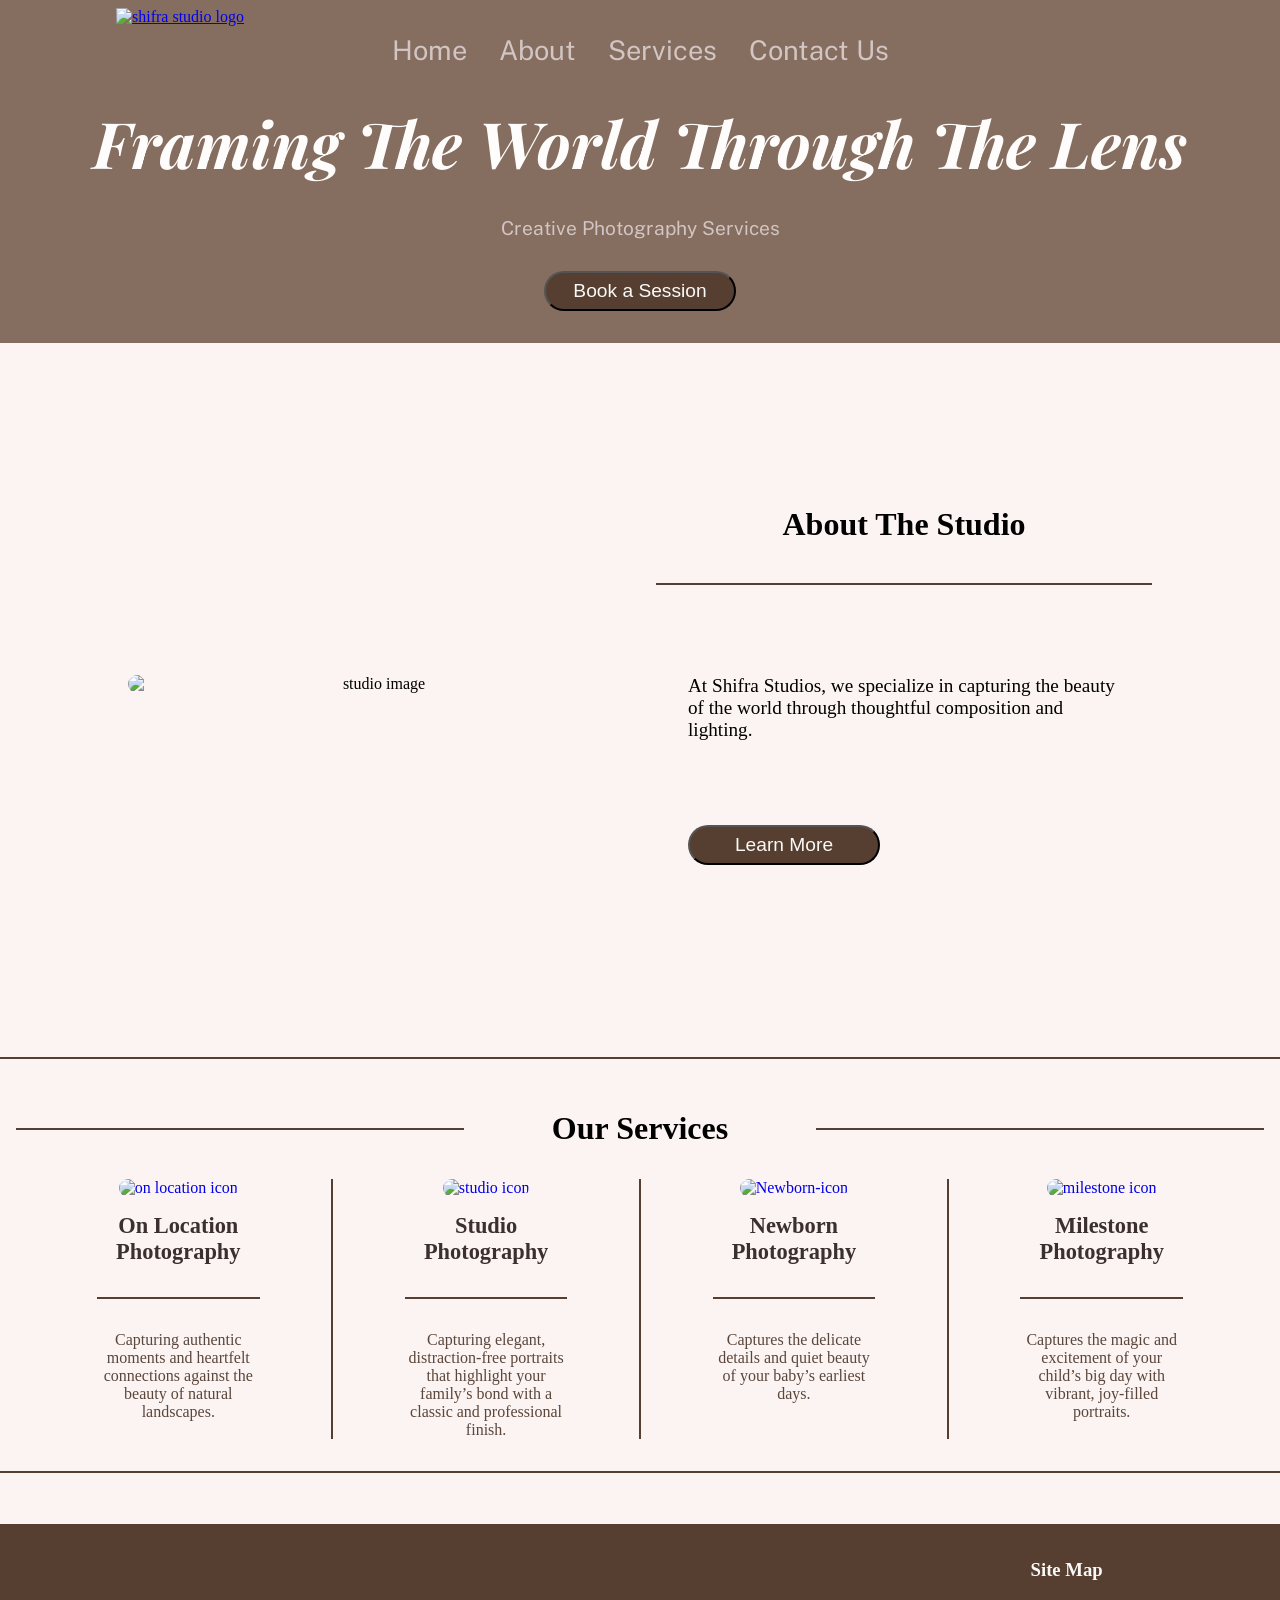
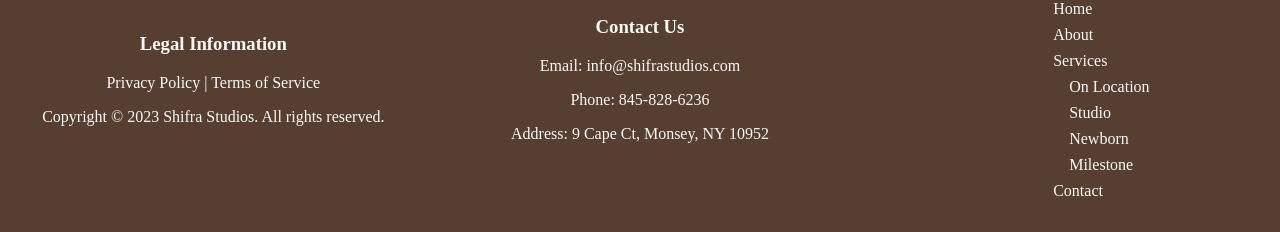
==== index.html @ 9ae4dc02 "Add files via upload" ====
<!DOCTYPE html>
<html lang="en">
<head>
    <meta charset="UTF-8">
    <meta name="viewport" content="width=device-width, initial-scale=1.0">
    <title>shifra studio</title>
    <link rel="stylesheet" href="styles.css">
    <link rel="icon" href="images/favicon.webp">
    <link rel="preconnect" href="https://fonts.googleapis.com">
    <link rel="preconnect" href="https://fonts.gstatic.com" crossorigin>
    <link href="https://fonts.googleapis.com/css2?family=Playfair+Display:ital,wght@0,400..900;1,400..900&family=Public+Sans:ital,wght@0,100..900;1,100..900&display=swap" rel="stylesheet">
</head>
<body>
    <header>
    <div id="imageholder">
      <a href="./"><img src="images/logo-no-background.webp" alt="shifra studio logo"></a>
    </div>
        <div id="banner">
            <nav>
                <ul>
                    <li><a href="/">Home</a></li>
                    <li><a href="about">About</a></li>
                    <li><a href="services">Services</a></li>
                    <li><a href="contact">Contact Us</a></li>
                </ul>
            </nav>
        </div>
        
        <h1 class="fade-in-up">Framing The World Through The Lens</h1>
        <p class="fade-in-up animate-delay-1">Creative Photography Services</p>
        <a href="contact/"><button class="fade-in-up animate-delay-2">Book a Session</button></a>
    </header>
    <main>
        <div class="about-section slide-in-left">
            <img id="studio-img" src="images/logo-no-background.webp" alt="studio image">
                <h2 class="title">About The Studio</h2>
                <div class="line"></div>
                <p class="text">At Shifra Studios, we specialize in capturing the beauty of the world through thoughtful composition and lighting.</p>
                <a class="about-link" href="about"><button>Learn More</button></a>
        </div>
        <div class="line"></div>
        <div class="services fade-in-up animate-delay-1">
            <div class="title">
                <div class="st-line"></div>
                <h2>Our Services</h2>
                <div class="st-line"></div>
            </div>
            <div class="service-list">
                <div class="transparent-line"></div>
                <a href="services/on-location">
                    <div class="service-item">
                    <img src="images/on-location/COVER PIC-small.jpg" alt="on location icon">
                        <h3>On Location Photography</h3>
                        <div class="line"></div>
                        <p>Capturing authentic moments and heartfelt connections against the beauty of natural landscapes. </p>
                    </div>
                </a>
                <div class="divider"></div>
                <a href="services/studio">
                <div class="service-item">
                    <img src="images/studio/-5-small.jpg" alt="studio icon">
                    <h3>Studio Photography</h3>
                    <div class="line"></div>
                    <p>Capturing elegant, distraction-free portraits that highlight your family’s bond with a classic and professional finish. </p>
                </div>
                </a>
                <div class="divider"></div>
                    <a href="services/newborn">
                <div class="service-item">
                    <img src="images/newborn/COVER PICTURE-small.jpg" alt="Newborn-icon">
                    <h3>Newborn Photography</h3>
                    <div class="line"></div>
                    <p>Captures the delicate details and quiet beauty of your baby’s earliest days.</p>
                </div>
                </a>
                <div class="divider"></div>
                    <a href="services/milestone">
                <div class="service-item">
                    <img src="images/milestone/-0-COVER PICTURE-small.jpg" alt="milestone icon">
                    <h3>Milestone Photography</h3>
                    <div class="line"></div>
                    <p>Captures the magic and excitement of your child’s big day with vibrant, joy-filled portraits.</p> 
                </div>
                </a>
                <div class="transparent-line"></div>
            </div>
        </div>
        <div class="line"></div>
    </main>
    <footer>
        <div class="legal-info">
            <h3>Legal Information</h3>
            <p>Privacy Policy | Terms of Service</p>
            <p>Copyright &copy; 2023 Shifra Studios. All rights reserved.</p>
        </div>
        <div class="contact-info">
            <h3>Contact Us</h3>
            <p>Email: <a href="mailto:info@shifrastudios.com">info@shifrastudios.com</a></p>
            <p>Phone: 845-828-6236</p>
            <p>Address: 9 Cape Ct, Monsey, NY 10952</p>
        </div>
        <div class="site-map">
            <h3>Site Map</h3>
            <ul>
                <li><a href="/">Home</a></li>
                <li><a href="about">About</a></li>
                <li><a href="services">Services</a></li>
                <ul>
                    <li><a href="services/on-location">On Location</a></li>
                    <li><a href="services/studio">Studio</a></li>
                    <li><a href="services/newborn">Newborn</a></li>
                    <li><a href="services/milestone">Milestone</a></li>
                </ul>
                <li><a href="contact">Contact</a></li>
            </ul>
        </div>
    </footer>


    

</body>
</html>
---- styles.css ----
body{
    background-color: #fbf4f2;
    text-align: center;
    padding: 0;
    margin: 0;
    scroll-behavior: smooth;
}
header #imageholder{
    width: 200px;
    position: absolute;
    top: 0.5rem;
    left: 5rem;

}
header img {
    width: 100%;
    height: auto;
}
header {
    /*background-image: url("images/header-background.jpg");*/
    background-color: rgba(133, 109, 95);
   
    background-position: center;
    background-size: cover;
}

#banner {
    display: flex;
    align-items: center;
    justify-content: center;
    margin: 0 auto;
    height: 100px;
}

nav ul {
    list-style-type: none;
    padding: 0%;
    display: flex;
    align-items: center;
    justify-content: space-between;
    
    margin: 0 auto;
    
}

nav ul li a{
    color: rgba(210, 197, 195);
    text-decoration: none;
    font-size: 1.7rem;
    margin: 0 1rem;
    font-family: "Public Sans", sans-serif;
}

h1, header p {
    margin: 0;
    padding-bottom: 2rem;
}
h1 {
    margin: 5rem 0 0 0;
    font-family: "Playfair Display", serif;
    font-style: italic;
    font-size: 4rem;
    color: rgba(254, 253, 252);
}
header p {
    font-family: "Public Sans", sans-serif;
    font-size: 1.2rem;
    color: rgba(210, 197, 195);
    text-align: center;
}

button{
    width: 12rem;
    height: 2.5rem;
    background-color: #563f31;
    color: #faf9f7;
    border-radius: 20px;
    font-size: 1.2rem;
    margin: 2rem;
    transition: all 0.2s ease;
}

button:hover {
    background-color: rgba(86, 63, 49, 0.74);
    cursor: pointer;
}



.about-section {
    display: grid;
    grid-template-columns: 1fr 1fr;
    grid-template-rows: 1fr 0.1fr 1fr 1fr;
    gap: 2rem;
    width: 80%;
    margin: 0 auto;
    padding: 2rem 0;
    place-items: center;
    height: fit-content;
}

.about-section #studio-img {
    grid-area: camara;
    width: 100%;
    height: auto;
    grid-row: 1 / span 4;
    grid-column: 1 / span 1;
    border-radius: 20px;
}
.about-section .title {
    font-size: 2rem;
    font-weight: bold;
    grid-row: 1 / 1;
    grid-column: 2 / 2;
    margin: 0;
    align-self: self-end;
}
.about-section .line {
    width: 100%;
    height: 2px;
    background-color: #563f31;
    margin: 1rem 0;
    grid-row: 2 / 2;
    grid-column: 2 / 2;
    margin: 0;
    justify-self: start;
}
.about-section .text {
    font-size: 1.2rem;
    text-align: left;
    padding: 2rem;
}

.about-section a {
    justify-self: start;
    align-self: start;
    margin-left: 2rem;
}

.about-section a button {
    margin: 0;
}

.services a {
    text-decoration: none;
}

.services .title {
    display: flex;
    align-items: center;
    justify-content: center;
}

.services .title .st-line {
    width: 35%;
    height: 2px;
    background-color: #563f31;
    margin: 0 1rem;
}

.services .title h2 {
    font-size: 2rem;
    font-weight: bold;
    margin: 0;
    min-width: 20rem;
}

.services .service-list {
    display: grid;
    grid-template-columns: 0.4fr 1fr 0.5fr 1fr 0.5fr 1fr 0.5fr 1fr 0.4fr;
    gap: 2rem;
    margin-top: 2rem;
}

.services .service-list .divider {
    width: 2px;
    background-color: #563f31;
    margin: 0 auto;
}


.services .service-list .line {
    width: 100%;
    height: 2px;
    background-color: #563f31;
    margin: 2rem 0;
}

.services .service-list .service-item img {
    width: 100%;
    aspect-ratio: 1/1;
    object-fit: cover;
    border-radius: 15px;
}

.services .service-list .service-item h3 {
    font-size: 1.4rem;
    margin: 1rem 0 0.5rem;
    text-decoration: none;
    color: #3b2f2f;
}

.services .service-list .service-item p {
    font-size: 1rem;
    color: #5b463b;
    margin: 0;
}

.services .service-list .service-item {
    height: 100%;
}

.line {
    width: 100%;
    height: 2px;
    background-color: #563f31;
    margin: 2rem 0 4% 0%;
}

.testimonials .title {
    display: flex;
    align-items: center;
    justify-content: center;
}

.testimonials .title .st-line {
    width: 35%;
    height: 2px;
    background-color: #563f31;
    margin: 0 1rem;
}

.testimonial-list {
    display: flex;
    align-items: center;
    justify-content: space-evenly;
    width: 80%;
    margin: 0 auto;
}

.testimonial-item {
    width: 30%;
    background-color: #faf3ee;
    padding: 1rem;
    border-radius: 10px;
    color: #3b2f2f;
    box-shadow: 10px 10px 20px rgba(0, 0, 0, 0.1), -10px -10px 20px rgba(255, 255, 255, 0.7);
    margin: 1rem;
}

footer {
    background-color: #563f31;
    color: #faf9f7;
    padding: 1rem 0;
    margin-top: 2rem;
    display: flex;
    justify-content: space-around;
    align-items: center;
}

footer div {
    width: 30%;
}

footer .site-map ul {
    list-style-type: none;
    padding: 0;
    text-align: left;
    padding-left: 46.5%;
}

footer .site-map ul ul {
    padding-left: 1rem;
    margin-top: 0.5rem;
}

footer .site-map ul li a {
    margin: 0.5rem 0;
    text-decoration: none;
    color: #faf9f7;
    display: block;
}

footer .site-map ul li a:hover {
    color: #d2c5c3;
}



a:visited {
    text-decoration: none;
}

footer .contact-info p a {
    text-decoration: none;
    color: #faf9f7;
}

footer .contact-info p a:hover {
    color: #d2c5c3;
}
/* styles for the about page */


.ap-about,
.our-mission,
.our-values {
    width: min(90%, 900px);
    margin: 2rem auto;
    padding: 2rem 2rem 2.5rem;
    background-color: rgba(250, 243, 238, 0.95);
    border-radius: 28px;
    box-shadow: 10px 10px 20px rgba(0, 0, 0, 0.1), -10px -10px 20px rgba(255, 255, 255, 0.7);
}

.ap-about {
    text-align: center;
}

.ap-about .title,
.our-mission .title,
.our-values .title {
    font-size: 2rem;
    font-family: "Playfair Display", serif;
    font-weight: 700;
    margin: 0;
    color: #3b2f2f;
}

.ap-line {
    width: 4rem;
    height: 4px;
    background-color: #563f31;
    margin: 1rem auto 1.5rem;
    border-radius: 999px;
}

.ap-about .text,
.our-mission .text,
.our-values .text {
    font-size: 1.12rem;
    line-height: 1.9;
    color: #5b463b;
    max-width: 760px;
    margin: 0 auto;
}

.our-mission,
.our-values {
    padding: 1.8rem 1.8rem 2rem;
}

.our-mission .title,
.our-values .title {
    text-align: center;
}

.our-mission .text,
.our-values .text {
    text-align: center;
    margin-top: 1rem;
}

@media (max-width: 820px) {
    header #imageholder {
        left: 2rem;
    }

    nav ul {
        flex-wrap: wrap;
        gap: 0.75rem;
        justify-content: center;
    }

    nav ul li a {
        font-size: 1.3rem;
    }

    .about-section,
    .testimonial-list {
        width: 100%;
        flex-direction: column;
    }

    .about-section {
        grid-template-columns: 1fr;
        grid-template-rows: auto;
        padding: 1.5rem 0;
    }

    .ap-about,
    .our-mission,
    .our-values {
        width: min(96%, 640px);
        margin: 1.5rem auto;
        padding: 1.5rem 1.5rem 2rem;
    }

    .ap-about .title,
    .our-mission .title,
    .our-values .title {
        font-size: 1.8rem;
    }
}


.our-mission p, .our-values p {
    font-size: 1.2rem;
    margin-bottom: 1rem;
    text-align: center;
}

.ap-line {
    width: 100%;
    height: 2px;
    background-color: #563f31;
    margin: 3rem 0;

}

/* styles for the contact page */

.contact-section {
    width: 50%;
    margin: 0 auto;
    padding: 2rem 0;
}

.contact-section .title {
    font-size: 2.5rem;
    font-weight: bold;
    margin-bottom: 1rem;
}

.contact-section p {
    font-size: 1.2rem;
    margin-bottom: 2rem;
    width: 80%;
    margin: 1rem auto;
}

.contact-form {
    display: flex;
    flex-direction: column;
    align-items: center;
    justify-content: center;
    width: 75%;
    margin: 0 auto;
}

/* styles for the services page */
.sp-services {
    width: min(95%, 1180px);
    margin: 4rem auto 2rem;
    text-align: left;
}

.sp-services h1 {
    font-family: "Playfair Display", serif;
    font-size: 3rem;
    font-weight: 700;
    color: #3b2f2f;
    margin: 0 0 0.75rem;
}

.sp-services .gallery {
    display: grid;
    grid-template-columns: repeat(2, minmax(0, 1fr));
    gap: 1.5rem;
    margin-top: 1.75rem;
}

.gallery-item {
    position: relative;
    overflow: hidden;
    border-radius: 24px;
    min-height: 320px;
    background-color: #f7ece7;
    box-shadow: 0 18px 38px rgba(34, 24, 20, 0.12);
}

.gallery-item img {
    width: 100%;
    height: 100%;
    object-fit: cover;
    display: block;
    transition: transform 0.45s ease;
}

.gallery-item:hover img {
    transform: scale(1.08);
}

.gallery-item::before {
    content: "";
    position: absolute;
    inset: 0;
    background: linear-gradient(180deg, rgba(0, 0, 0, 0.12) 0%, rgba(0, 0, 0, 0.42) 100%);
    pointer-events: none;
}

.gallery-item-info {
    position: absolute;
    left: 1.5rem;
    right: 1.5rem;
    bottom: 1.5rem;
    color: #faf9f7;
    text-shadow: 0 12px 30px rgba(0, 0, 0, 0.32);
    z-index: 1;
}

.gallery-item-info h3 {
    margin: 0 0 0.5rem;
    font-size: 1.4rem;
    line-height: 1.1;
}

.gallery-item-info p {
    margin: 0;
    font-size: 0.98rem;
    line-height: 1.7;
    color: #f2e8e4;
}

@media (max-width: 980px) {
    .sp-services {
        width: min(94%, 920px);
        margin: 3rem auto 2rem;
    }

    .sp-services .gallery {
        grid-template-columns: repeat(2, minmax(0, 1fr));
    }
}

@media (max-width: 680px) {
    .sp-services {
        margin: 2.5rem auto 1.5rem;
    }

    .sp-services h1 {
        font-size: 2.4rem;
    }

    .sp-services .gallery {
        grid-template-columns: 1fr;
    }

    .gallery-item {
        min-height: 260px;
    }

    header #imageholder {
        left: 2rem;
    }

    nav ul {
        flex-wrap: wrap;
        justify-content: center;
        gap: 0.75rem;
    }

    nav ul li a {
        font-size: 1.3rem;
    }
}


@media (max-width: 768px) {
    .services-page {
        width: min(94%, 100%);
        margin: 3rem auto 2rem;
    }

    .services-page h1 {
        font-size: 2.4rem;
    }

    .services-page .service-list {
        grid-template-columns: 1fr;
        gap: 1.5rem;
    }

    .services-page .service-item {
        padding: 1.5rem 1rem;
    }
}

@media (max-width: 480px) {
    .sp-services h1 {
        font-size: 2rem;
    }

    .sp-services .service-item h3 {
        font-size: 1.3rem;
    }

    .sp-services .service-item p {
        font-size: 0.95rem;
    }
}

/* Animations for home page */
@keyframes fadeInUpMargin {
    from {
        opacity: 0;
        margin-top: 30px;
    }
    to {
        opacity: 1;
        margin-top: 0;
    }
}

@keyframes slideInLeft {
    from {
        opacity: 0;
        transform: translateX(-50px);
    }
    to {
        opacity: 1;
        transform: translateX(0);
    }
}

@keyframes slideInRight {
    from {
        opacity: 0;
        transform: translateX(50px);
    }
    to {
        opacity: 1;
        transform: translateX(0);
    }
}

@keyframes pulse {
    0% { transform: scale(1); }
    50% { transform: scale(1.05); }
    100% { transform: scale(1); }
}

.fade-in-up {
    opacity: 0;
    margin-top: 30px;
    animation: fadeInUpMargin 1s ease-out forwards;
}

.slide-in-left {
    opacity: 0;
    transform: translateX(-50px);
    animation: slideInLeft 1.2s ease-out forwards;
}

.slide-in-right {
    opacity: 0;
    transform: translateX(50px);
    animation: slideInRight 1.2s ease-out 0.3s both forwards;
}

.animate-delay-1 { animation-delay: 0.2s; }
.animate-delay-2 { animation-delay: 0.4s; }
.animate-delay-3 { animation-delay: 0.6s; }

a:hover button {
    background-color: rgba(86, 63, 49, 0.74);
    cursor: pointer;
    transform: translateY(0) scale(1.05);
}

.about-section #camara {
    transition: transform 0.3s ease;
}

.about-section #camara:hover {
    transform: scale(1.05);
}

.services .service-item img {
    transition: transform 0.3s ease;
}

.services .service-item img:hover {
    transform: scale(1.1);
}

.testimonial-item {
    transition: transform 0.3s ease;
}

.testimonial-item:hover {
    transform: translateY(-5px);
}

/* Global responsive design for all screen sizes */
@media (max-width: 768px) {
    /* Header adjustments */
    header #imageholder {
        left: 1rem;
        width: 150px;
        top: 0.75rem;
    }

    #banner {
        height: 120px;
    }

    nav ul {
        flex-direction: column;
        gap: 0.75rem;
        justify-content: center;
    }

    nav ul li a {
        font-size: 1.4rem;
        margin: 0.25rem 0;
    }

    /* Typography */
    h1 {
        font-size: 2.5rem;
        margin: 3rem 0 0 0;
    }

    header p {
        font-size: 1rem;
    }

    /* Main sections */
    .about-section {
        width: 95%;
        grid-template-columns: 1fr;
        grid-template-rows: auto;
        padding: 1.5rem 0;
        gap: 1rem;
    }

    .about-section .title {
        font-size: 1.8rem;
        align-self: center;
    }

    .about-section .text {
        padding: 1rem;
        text-align: center;
    }

    .about-section #camara {
        grid-row: 1 / 1;
        grid-column: 1 / 1;
        margin-bottom: 1rem;
    }

    .services .title h2 {
        font-size: 1.8rem;
        min-width: auto;
    }

    .services .title .st-line {
        width: 25%;
    }

    .services .service-list {
        grid-template-columns: 1fr;
        gap: 1rem;
    }

    .services .service-list .service-item img {
        height: 10rem;
    }

    .testimonial-list {
        flex-direction: column;
        width: 95%;
    }

    .testimonial-item {
        width: 100%;
        margin: 0.5rem 0;
    }

    /* Buttons */
    button {
        width: 10rem;
        height: 2.2rem;
        font-size: 1rem;
        margin: 1.5rem;
    }

    /* Footer */
    footer {
        flex-direction: column;
        text-align: center;
        padding: 1.5rem 0;
    }

    footer div {
        width: 100%;
        margin-bottom: 1.5rem;
    }

    /* About page */
    .ap-about,
    .our-mission,
    .our-values {
        width: min(96%, 640px);
        margin: 1.5rem auto;
        padding: 1.5rem 1.5rem 2rem;
    }

    .ap-about .title,
    .our-mission .title,
    .our-values .title {
        font-size: 1.8rem;
    }

    /* Contact page */
    .contact-section {
        width: 90%;
    }

    .contact-section .title {
        font-size: 2rem;
    }

    .contact-form {
        width: 90%;
    }
}

@media (max-width: 480px) {
    /* Extra small screens */
    header #imageholder {
        width: 120px;
        left: 0.5rem;
    }

    #banner {
        height: 140px;
    }

    nav ul li a {
        font-size: 1.2rem;
    }

    h1 {
        font-size: 2rem;
        margin: 2rem 0 0 0;
    }

    .about-section {
        width: 98%;
        padding: 1rem 0;
    }

    .about-section .title {
        font-size: 1.6rem;
    }

    .about-section .text {
        font-size: 1rem;
        padding: 0.5rem;
    }

    .services .title h2 {
        font-size: 1.6rem;
    }

    .testimonial-item {
        padding: 0.75rem;
    }

    button {
        width: 9rem;
        height: 2rem;
        font-size: 0.95rem;
    }

    .portfolio h1 {
        font-size: 2rem;
    }

    .gallery-item {
        min-height: 240px;
    }

    .gallery-item-info h3 {
        font-size: 1.2rem;
    }

    .gallery-item-info p {
        font-size: 0.9rem;
    }

    .ap-about .title,
    .our-mission .title,
    .our-values .title {
        font-size: 1.6rem;
    }

    .contact-section .title {
        font-size: 1.8rem;
    }
}

/* styles for the contact page */

.contact-section {
    width: 50%;
    margin: 0 auto;
    padding: 2rem 0;
}

.contact-section .title {
    font-size: 2.5rem;
    font-weight: bold;
    margin-bottom: 1rem;
}

.contact-section p {
    font-size: 1.2rem;
    margin-bottom: 2rem;
    width: 80%;
    margin: 1rem auto;
}

.contact-form {
    display: flex;
    flex-direction: column;
    align-items: center;
    justify-content: center;
    width: 75%;
    margin: 0 auto;
}

/* styles for the contact page */

.contact-form input, .contact-form textarea {
    width: 65%;
    padding: 0.5rem;
    margin-bottom: 1rem;
    border: 1px solid #ccc;
    border-radius: 5px;
    resize: none;
}

.contact-form button {
    margin-top: 1rem;
}

.contact-form  label {
    font-size: 1.2rem;
    font-weight: bold;
    margin-bottom: 0.5rem;
    align-self: flex-start;
    width: 65%;
    margin-left: 17.5%;
}

/* styles for the thanks page */

.thank-you-card {
    width: 50%;
    margin: 20vh auto;
    padding: 2rem;
    background-color: #faf3ee;
    border-radius: 10px;
    color: #3b2f2f;
    box-shadow: 10px 10px 20px rgba(0, 0, 0, 0.1), -10px -10px 20px rgba(255, 255, 255, 0.7);
}

.thank-you-card h1 {
    font-size: 2rem;
    font-weight: bold;
    margin-bottom: 1rem;
    color: #563f31;
}

.thank-you-card p {
    font-size: 1.2rem;
    margin-bottom: 1rem;
}

/* styles for the on location page */
.hero {
    width: min(95%, 1180px);
    margin: 4rem auto 4rem;
    text-align: center;
    position: relative;
}

.on-location, .milestone, .newborn, .studio {
    display: grid;
    grid-template-columns: repeat(2, minmax(0, 1fr));
    gap: 1.5rem;
    margin-top: 1.75rem;
    align-items: center;
}


.on-location img, .newborn img , .milestone img, .studio img {
    height: 100%;
    width: 100%;
}

.hero img {
    object-fit: cover;
    transition: transform 0.45s ease;
    align-self: center;
    margin: auto;
}

.hero img:hover {
    transform: scale(1.03);
}

.sl-gallery {
    display: flex;
    flex-wrap: nowrap;
    gap: 1.5rem;
    margin-top: 1.75rem;
    overflow-x: auto;
    margin-top: 5rem;
}

.sl-gallery img {
    height: 200px;
    width: auto;
    object-fit: cover;
    transition: transform 0.45s ease;
}

.sampleP-title {
    font-family: "Playfair Display", serif;
    font-size: 2.5rem;
    font-weight: 700;
    color: #3b2f2f;
    margin: 0 0 0.75rem;
}

display: grid;
    grid-template-columns: repeat(2, minmax(0, 1fr));
    gap: 1.5rem;
    margin-top: 1.75rem;
    align-items: center;

.hero-container {
    position: relative;
}
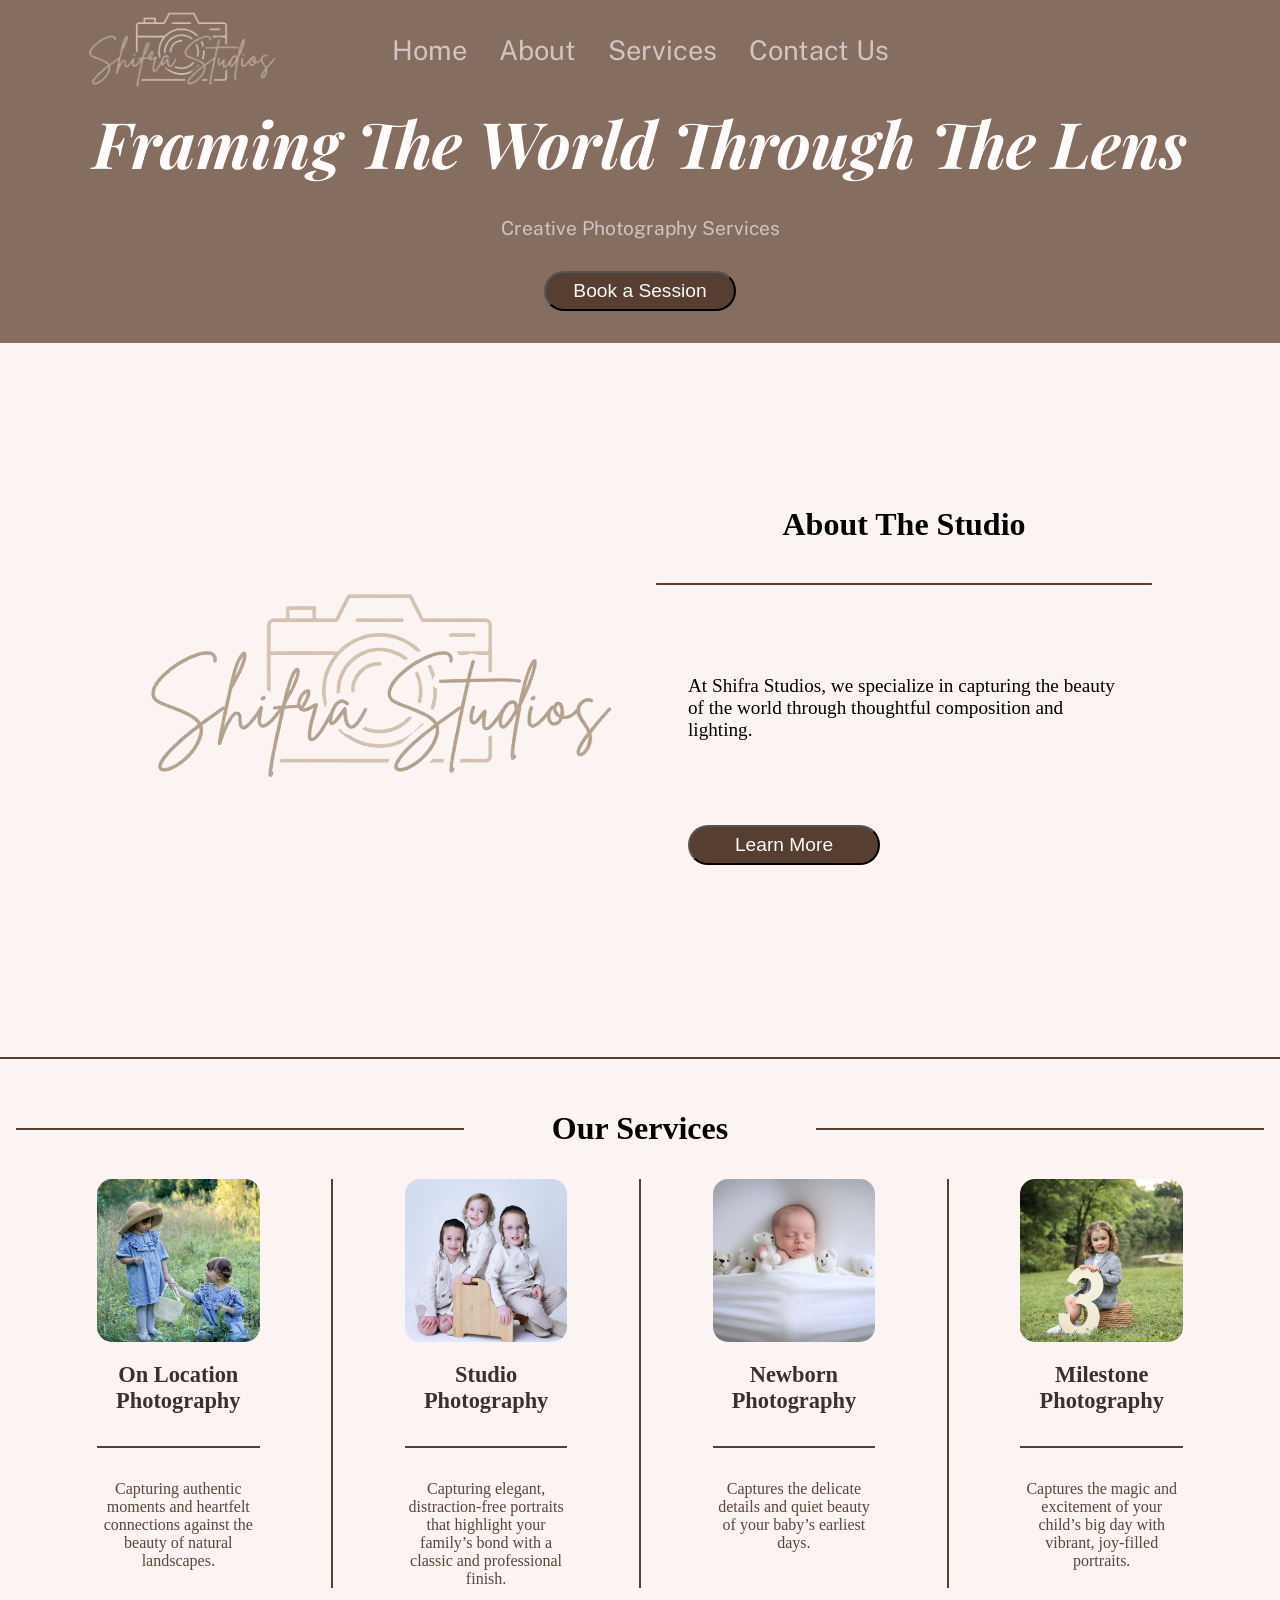
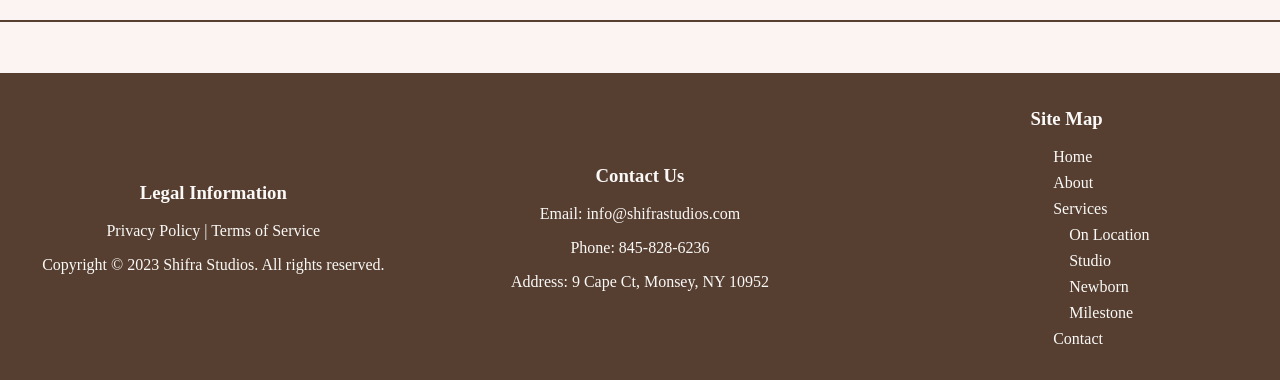
==== commit bcbe21c6: "gtag" ====
--- a/index.html
+++ b/index.html
@@ -10,6 +10,15 @@
     <link rel="preconnect" href="https://fonts.gstatic.com" crossorigin>
     <link href="https://fonts.googleapis.com/css2?family=Playfair+Display:ital,wght@0,400..900;1,400..900&family=Public+Sans:ital,wght@0,100..900;1,100..900&display=swap" rel="stylesheet">
 </head>
+<!-- Google tag (gtag.js) -->
+<script async src="https://www.googletagmanager.com/gtag/js?id=G-5Y7248EQ8K"></script>
+<script>
+  window.dataLayer = window.dataLayer || [];
+  function gtag(){dataLayer.push(arguments);}
+  gtag('js', new Date());
+
+  gtag('config', 'G-5Y7248EQ8K');
+</script>
 <body>
     <header>
     <div id="imageholder">
--- a/styles.css
+++ b/styles.css
@@ -491,13 +491,6 @@
     transform: scale(1.08);
 }
 
-.gallery-item::before {
-    content: "";
-    position: absolute;
-    inset: 0;
-    background: linear-gradient(180deg, rgba(0, 0, 0, 0.12) 0%, rgba(0, 0, 0, 0.42) 100%);
-    pointer-events: none;
-}
 
 .gallery-item-info {
     position: absolute;
